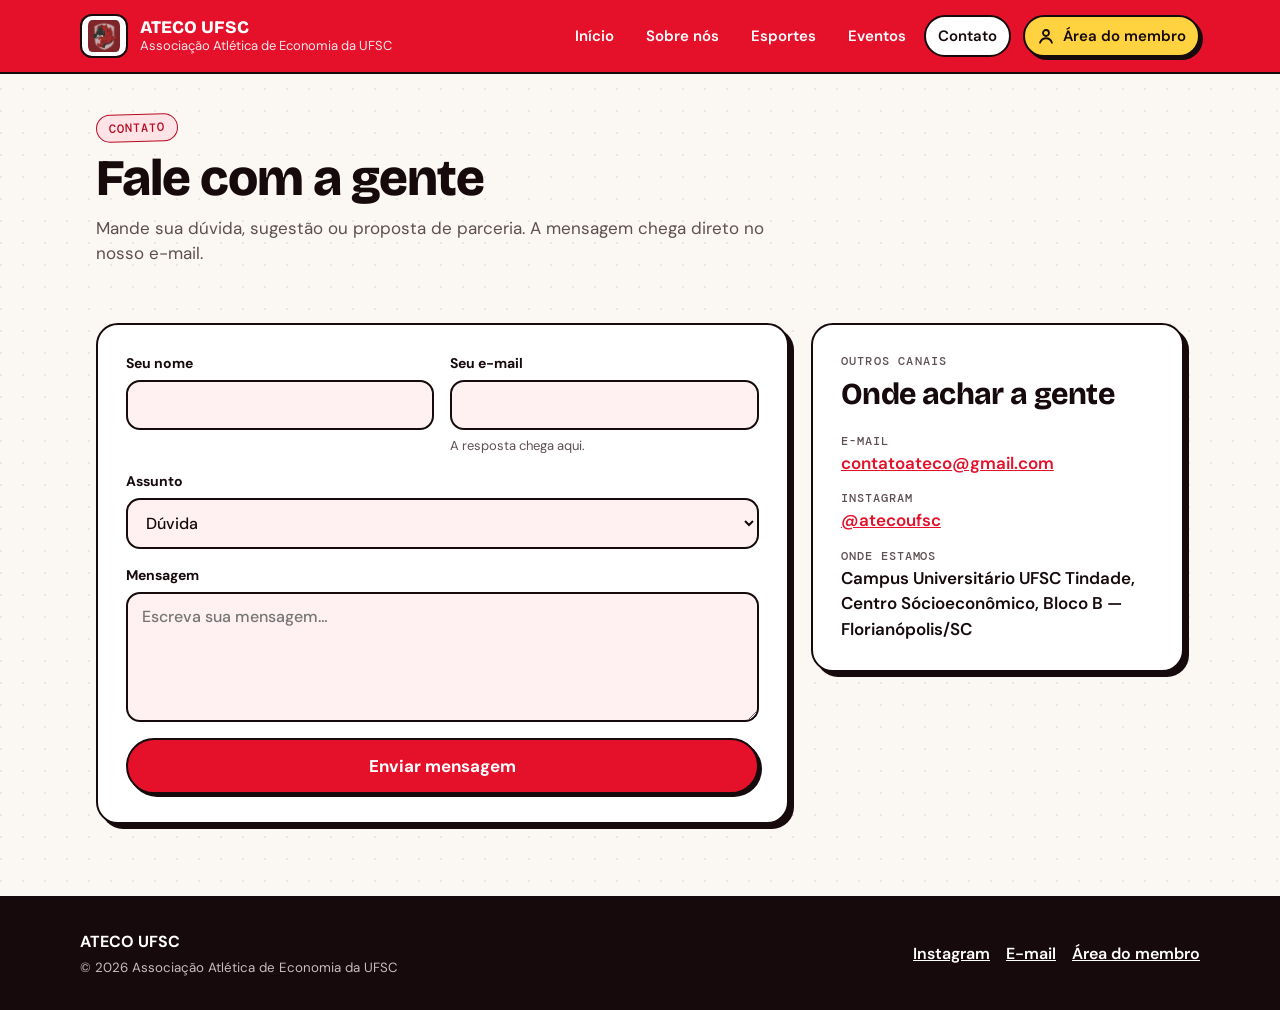
==== contato.html @ 0af98048 "atualizar tudo" ====
<!doctype html>
<html lang="pt-BR">
<head>
<meta charset="utf-8">
<meta name="viewport" content="width=device-width, initial-scale=1, viewport-fit=cover">
<title>Contato</title>
<link rel="preconnect" href="https://fonts.googleapis.com">
<link rel="preconnect" href="https://fonts.gstatic.com" crossorigin>
<link rel="stylesheet" href="https://fonts.googleapis.com/css2?family=Bricolage+Grotesque:opsz,wght@12..96,600..800&family=DM+Mono:wght@500&family=DM+Sans:opsz,wght@9..40,400..700&display=swap">
<link rel="stylesheet" href="assets/styles.css?v=1">
</head>
<body data-pagina="contato">
<div id="topo"></div>
<main class="pagina gutter">
  <section class="secao-head">
    <span class="tag">Contato</span>
    <h1 id="c-titulo"></h1>
    <p class="lead" id="c-texto"></p>
  </section>
  <div class="contato-grade">
    <section class="cartao">
      <form id="f-contato" class="grade" novalidate>
        <div class="campo"><label for="nome">Seu nome</label><input id="nome" name="nome" autocomplete="name" required></div>
        <div class="campo"><label for="email">Seu e-mail</label><input id="email" name="email" type="email" autocomplete="email" required><span class="dica">A resposta chega aqui.</span></div>
        <div class="campo inteiro"><label for="assunto">Assunto</label><select id="assunto" name="assunto"></select></div>
        <div class="campo inteiro"><label for="mensagem">Mensagem</label><textarea id="mensagem" name="mensagem" required placeholder="Escreva sua mensagem…"></textarea></div>
        <div class="isca" aria-hidden="true"><label for="site">Não preencha</label><input id="site" name="site" tabindex="-1" autocomplete="off"></div>
        <div id="c-aviso" class="aviso inteiro" hidden role="status"></div>
        <div class="acoes inteiro"><button class="btn grande" id="c-enviar" type="submit">Enviar mensagem</button></div>
      </form>
    </section>
    <aside class="cartao">
      <header><span class="eyebrow">Outros canais</span><h2>Onde achar a gente</h2></header>
      <div class="info-lista" id="info"></div>
    </aside>
  </div>
</main>
<footer id="rodape"></footer>
<script src="config.js?v=1"></script>
<script src="conteudo.js?v=1"></script>
<script src="assets/api.js?v=1"></script>
<script src="assets/site.js?v=1"></script>
</body>
</html>
---- assets/styles.css ----
/* Layout: barra vermelha com menu + seções de conteúdo em grade; portal do membro com menu lateral.
   Identidade: cartaz de grêmio — papel claro, vermelho vivo, contorno preto e sombra dura (estilo adesivo).
   Tema único claro, escolhido de propósito (mesma identidade do sistema de votação). */
:root {
  --paper: #fbf7f2;
  --card: #ffffff;
  --ink: #160a0c;
  --ink-2: #5d4f52;
  --red: #e5112b;
  --red-dark: #b50a20;
  --red-soft: #ffe3e6;
  --red-tint: #fff1f2;
  --track: #f1e7e4;
  --sim: #0f9a52;      --sim-soft: #dcf5e7;
  --nao: #160a0c;      --nao-soft: #ece8e8;
  --branco: #a59a98;
  --amarelo: #ffd23f;
  --font-display: "Bricolage Grotesque", "Space Grotesk", system-ui, sans-serif;
  --font-body: "DM Sans", system-ui, -apple-system, "Segoe UI", sans-serif;
  --font-mono: "DM Mono", ui-monospace, Menlo, monospace;
  --r-lg: 22px;
  --r-md: 14px;
  --borda: 2px solid var(--ink);
  --sombra: 5px 5px 0 var(--ink);
  --sombra-peq: 3px 3px 0 var(--ink);
  color-scheme: light;
}

* { box-sizing: border-box; }
[hidden] { display: none !important; }
html { -webkit-text-size-adjust: 100%; }
body {
  margin: 0; background: var(--paper); color: var(--ink);
  font: 16px/1.5 var(--font-body);
  padding-block: 0 56px;
  background-image: radial-gradient(circle at 1px 1px, rgb(22 10 12 / .07) 1px, transparent 0);
  background-size: 22px 22px;
}
.gutter {
  padding-left: max(16px, env(safe-area-inset-left, 0px));
  padding-right: max(16px, env(safe-area-inset-right, 0px));
}
h1, h2, h3 { font-family: var(--font-display); line-height: 1.05; margin: 0; text-wrap: balance; letter-spacing: -.02em; }
h1 { font-size: clamp(2rem, 6vw, 3.2rem); font-weight: 800; }
h2 { font-size: clamp(1.4rem, 3.6vw, 1.9rem); font-weight: 750; }
p { margin: 0; }
a { color: var(--red); }
.mono { font-family: var(--font-mono); }
:focus-visible { outline: 3px solid var(--red); outline-offset: 3px; border-radius: 6px; }

/* ---------- Topo ---------- */
.topo-wrap { background: var(--red); border-bottom: var(--borda); }
.topo {
  max-width: 1120px; margin: 0 auto; padding-block: 14px;
  display: flex; align-items: center; justify-content: space-between; gap: 12px; flex-wrap: wrap;
}
.marca { display: flex; align-items: center; gap: 12px; color: #fff; text-decoration: none; min-width: 0; }
.marca .logo {
  height: 44px; width: auto; max-width: 140px; object-fit: contain;
  background: #fff; border: var(--borda); border-radius: 12px; padding: 4px 6px;
}
.marca .selo {
  width: 44px; height: 44px; border-radius: 12px; background: #fff; color: var(--red);
  border: var(--borda); display: grid; place-items: center;
  font-family: var(--font-display); font-weight: 800; font-size: 17px;
}
.marca .txt { display: grid; line-height: 1.15; min-width: 0; }
.marca .txt b { font-family: var(--font-display); font-weight: 800; font-size: 1.1rem; }
.marca .txt small { opacity: .9; font-size: 13px; overflow: hidden; text-overflow: ellipsis; white-space: nowrap; }

.abas { display: flex; background: #fff; border: var(--borda); border-radius: 999px; padding: 4px; gap: 4px; box-shadow: var(--sombra-peq); }
.abas button {
  font: 600 14px var(--font-body); border: 0; background: none; color: var(--ink);
  padding: 8px 16px; border-radius: 999px; cursor: pointer;
}
.abas button[aria-selected="true"] { background: var(--ink); color: #fff; }

/* Faixa animada */
.faixa { background: var(--ink); color: #fff; overflow: hidden; border-bottom: var(--borda); white-space: nowrap; }
.faixa-trilho {
  display: inline-flex; gap: 28px; padding-block: 8px;
  font: 500 13px var(--font-mono); letter-spacing: .12em; text-transform: uppercase;
  animation: correr 28s linear infinite;
}
.faixa-trilho span::after { content: "✦"; color: var(--red); margin-left: 28px; }
@keyframes correr { from { transform: translateX(0); } to { transform: translateX(-50%); } }

/* ---------- Estrutura ---------- */
.coluna { max-width: 680px; margin: 0 auto; display: grid; gap: 22px; padding-top: 32px; }
.largo { max-width: 1120px; margin: 0 auto; display: grid; gap: 22px; padding-top: 32px; }

.cartao {
  background: var(--card); border: var(--borda); border-radius: var(--r-lg); box-shadow: var(--sombra);
  padding: 28px; display: grid; gap: 22px; min-width: 0;
}
@media (max-width: 560px) { .cartao { padding: 20px; border-radius: 18px; } }
.cartao > header { display: grid; gap: 10px; }
.cartao > header p { color: var(--ink-2); }

.tag {
  justify-self: start; display: inline-flex; align-items: center; gap: 8px;
  font: 500 12px var(--font-mono); letter-spacing: .08em; text-transform: uppercase;
  background: var(--red-soft); color: var(--red-dark); border: 1.5px solid var(--red-dark);
  padding: 5px 12px; border-radius: 999px; transform: rotate(-1.5deg);
}
.tag .ponto { width: 8px; height: 8px; border-radius: 50%; background: currentColor; }
.tag.Aberta { background: var(--sim-soft); color: var(--sim); border-color: var(--sim); }
.tag.Aberta .ponto { animation: piscar 1.4s ease-in-out infinite; }
.tag.Encerrada { background: var(--nao-soft); color: var(--ink); border-color: var(--ink); }
@keyframes piscar { 50% { opacity: .25; } }
.eyebrow { font: 500 12px var(--font-mono); letter-spacing: .1em; text-transform: uppercase; color: var(--ink-2); }

/* ---------- Formulário ---------- */
.grade { display: grid; grid-template-columns: repeat(2, minmax(0, 1fr)); gap: 16px; }
.grade .inteiro { grid-column: 1 / -1; }
@media (max-width: 560px) { .grade { grid-template-columns: 1fr; } }
.campo { display: grid; gap: 6px; min-width: 0; align-content: start; }
.campo label { font-weight: 700; font-size: 14px; }
.dica { font-size: 13px; color: var(--ink-2); }
input {
  font: 500 16px var(--font-body); color: var(--ink); background: var(--red-tint); width: 100%;
  border: var(--borda); border-radius: var(--r-md); padding: 12px 14px; min-height: 50px;
}
input::placeholder { color: #b3a3a5; }
input:focus { background: #fff; outline: none; box-shadow: 0 0 0 4px var(--red-soft); border-color: var(--red); }
#codigo { font-family: var(--font-mono); letter-spacing: .2em; text-transform: uppercase; }

.btn {
  font: 700 16px var(--font-body); border-radius: 999px; padding: 12px 24px; min-height: 50px;
  border: var(--borda); background: var(--red); color: #fff; cursor: pointer;
  box-shadow: var(--sombra-peq); transition: transform .08s ease, box-shadow .08s ease;
}
.btn:hover:not(:disabled) { transform: translate(-1px, -1px); box-shadow: 4px 4px 0 var(--ink); }
.btn:active:not(:disabled) { transform: translate(3px, 3px); box-shadow: 0 0 0 var(--ink); }
.btn:disabled { background: #e8dcdc; color: #9b8d8f; cursor: not-allowed; box-shadow: none; border-color: #c9bcbd; }
.btn.sec { background: #fff; color: var(--ink); }
.btn.peq { padding: 8px 16px; min-height: 40px; font-size: 14px; }
.btn.grande { width: 100%; font-size: 17px; min-height: 56px; }
.acoes { display: flex; gap: 12px; flex-wrap: wrap; align-items: center; }

.aviso { border: var(--borda); border-radius: var(--r-md); padding: 12px 16px; font-size: 15px; font-weight: 500; }
.aviso.erro { background: var(--red-soft); color: var(--red-dark); border-color: var(--red-dark); }
.aviso.info { background: #fff8dc; color: var(--ink); }
.nota { font-size: 14px; color: var(--ink-2); }


/* ===================================================================
   SITE INSTITUCIONAL
   =================================================================== */
select, textarea {
  font: 500 16px var(--font-body); color: var(--ink); background: var(--red-tint); width: 100%;
  border: var(--borda); border-radius: var(--r-md); padding: 12px 14px; min-height: 50px;
}
textarea { min-height: 130px; resize: vertical; }
select:focus, textarea:focus { background: #fff; outline: none; box-shadow: 0 0 0 4px var(--red-soft); border-color: var(--red); }
input[type="file"] { background: #fff; }

/* ---------- Topo / menu ---------- */
.topo nav.menu { display: flex; align-items: center; gap: 4px; flex-wrap: wrap; }
.menu a {
  color: #fff; text-decoration: none; font-weight: 600; font-size: 15px;
  padding: 8px 12px; border-radius: 999px; border: 2px solid transparent;
}
.menu a:hover { border-color: #fff; }
.menu a[aria-current="page"] { background: #fff; color: var(--ink); border-color: var(--ink); }
.menu a.btn-membro {
  margin-left: 8px; background: var(--amarelo); color: var(--ink); border: var(--borda);
  box-shadow: var(--sombra-peq); display: inline-flex; align-items: center; gap: 8px;
}
.menu a.btn-membro:hover { transform: translate(-1px, -1px); box-shadow: 4px 4px 0 var(--ink); }
.menu a.btn-membro[aria-current="page"] { background: var(--amarelo); }
.btn-menu {
  display: none; font: 700 15px var(--font-body); background: #fff; color: var(--ink);
  border: var(--borda); border-radius: 999px; padding: 8px 14px; cursor: pointer; box-shadow: var(--sombra-peq);
}
.marca { text-decoration: none; }
@media (max-width: 860px) {
  .btn-menu { display: inline-flex; }
  .topo nav.menu { display: none; width: 100%; flex-direction: column; align-items: stretch; padding-top: 8px; }
  .topo nav.menu.aberto { display: flex; }
  .menu a { padding: 12px 14px; }
  .menu a.btn-membro { margin: 6px 0 0; justify-content: center; }
}

/* ---------- Seções ---------- */
.pagina { max-width: 1120px; margin: 0 auto; display: grid; gap: 56px; padding-top: 40px; }
.secao { display: grid; gap: 22px; }
.secao-head { display: grid; gap: 10px; max-width: 720px; }
.secao-head p { color: var(--ink-2); font-size: 17px; }
.lead { font-size: 18px; color: var(--ink-2); max-width: 62ch; }

/* Hero */
.hero { display: grid; grid-template-columns: minmax(0, 1.1fr) minmax(0, .9fr); gap: 36px; align-items: center; }
@media (max-width: 860px) { .hero { grid-template-columns: 1fr; } }
.hero-txt { display: grid; gap: 18px; }
.hero h1 { font-size: clamp(2.4rem, 7vw, 4.4rem); }
.hero h1 em { font-style: normal; color: var(--red); }
.hero .foto { aspect-ratio: 4 / 3.4; border-radius: 28px; box-shadow: 8px 8px 0 var(--ink); transform: rotate(1.2deg); }

/* Foto (com espaço reservado quando não há arquivo) */
.foto {
  position: relative; overflow: hidden; border: var(--borda); border-radius: var(--r-lg);
  background: repeating-linear-gradient(-45deg, var(--red-tint) 0 14px, #fff 14px 28px);
  display: grid; place-items: center; min-height: 160px; max-width: 100%;
}
.foto img { position: absolute; inset: 0; width: 100%; height: 100%; object-fit: cover; }
.foto .vazio-foto {
  font: 500 13px var(--font-mono); letter-spacing: .08em; text-transform: uppercase; color: var(--red-dark);
  background: #fff; border: 1.5px solid var(--red-dark); padding: 6px 12px; border-radius: 999px;
}
.foto.com-img .vazio-foto { display: none; }

/* Números */
.numeros { display: grid; grid-template-columns: repeat(auto-fit, minmax(180px, 1fr)); gap: 16px; }
.numero { background: #fff; border: var(--borda); border-radius: var(--r-lg); box-shadow: var(--sombra); padding: 18px 22px; display: grid; gap: 2px; }
.numero:nth-child(3n+1) { background: var(--red); color: #fff; }
.numero:nth-child(3n+2) { background: var(--amarelo); }
.numero b { font: 800 clamp(2.4rem, 6vw, 3.2rem)/1 var(--font-display); letter-spacing: -.03em; }
.numero span { font-weight: 600; }

/* Cards de notícia / evento / modalidade */
.cards { display: grid; grid-template-columns: repeat(auto-fill, minmax(min(100%, 300px), 1fr)); gap: 22px; }
.card {
  background: #fff; border: var(--borda); border-radius: var(--r-lg); box-shadow: var(--sombra);
  overflow: hidden; display: grid; grid-template-rows: auto 1fr; min-width: 0;
  transition: transform .12s ease, box-shadow .12s ease;
}
a.card { color: inherit; text-decoration: none; }
a.card:hover { transform: translate(-2px, -2px); box-shadow: 7px 7px 0 var(--ink); }
.card .foto { border: 0; border-bottom: var(--borda); border-radius: 0; aspect-ratio: 16 / 10; min-height: 0; }
.card-corpo { padding: 18px 20px 22px; display: grid; gap: 8px; align-content: start; }
.card-corpo h3 { font-size: 1.3rem; font-weight: 750; }
.card-corpo p { color: var(--ink-2); }
.data-chip {
  justify-self: start; font: 500 12px var(--font-mono); letter-spacing: .06em; text-transform: uppercase;
  background: var(--red-soft); color: var(--red-dark); border-radius: 999px; padding: 3px 10px;
}
.mais { font-weight: 700; color: var(--red); }

/* Artigos (Sobre nós) */
.artigo { display: grid; grid-template-columns: minmax(0, 1fr) minmax(0, 1fr); gap: 36px; align-items: center; }
.artigo:nth-child(even) .artigo-foto { order: 2; }
@media (max-width: 780px) { .artigo { grid-template-columns: 1fr; gap: 18px; } .artigo:nth-child(even) .artigo-foto { order: 0; } }
.artigo-foto { display: grid; gap: 8px; }
.artigo-foto .foto { aspect-ratio: 4 / 3; box-shadow: var(--sombra); }
.artigo-foto figcaption { font-size: 14px; color: var(--ink-2); }
.artigo-txt { display: grid; gap: 14px; }
.artigo-txt p { font-size: 17px; line-height: 1.65; max-width: 62ch; }
figure { margin: 0; }

/* Galeria */
.galeria { display: grid; grid-template-columns: repeat(auto-fill, minmax(min(100%, 220px), 1fr)); gap: 16px; }
.galeria figure { display: grid; gap: 6px; }
.galeria .foto { aspect-ratio: 1; box-shadow: var(--sombra-peq); }
.galeria figcaption { font-size: 14px; color: var(--ink-2); }

/* Em breve */
.em-breve {
  background: #fff; border: 2px dashed var(--red); border-radius: var(--r-lg);
  padding: 36px 24px; display: grid; justify-items: center; text-align: center; gap: 12px;
}
.em-breve .icone {
  width: 72px; height: 72px; border-radius: 50%; background: var(--amarelo); border: var(--borda);
  display: grid; place-items: center; box-shadow: var(--sombra-peq);
}
.em-breve h2 { font-size: 1.6rem; }
.em-breve p { color: var(--ink-2); max-width: 46ch; }

/* Contato */
.contato-grade { display: grid; grid-template-columns: minmax(0, 1.3fr) minmax(0, .7fr); gap: 22px; align-items: start; }
@media (max-width: 820px) { .contato-grade { grid-template-columns: 1fr; } }
.info-lista { display: grid; gap: 14px; }
.info-item { display: grid; gap: 2px; }
.info-item b { font: 500 12px var(--font-mono); letter-spacing: .08em; text-transform: uppercase; color: var(--ink-2); }
.info-item span, .info-item a { font-weight: 600; font-size: 17px; word-break: break-word; }
.isca { position: absolute; left: -9999px; width: 1px; height: 1px; overflow: hidden; }

/* Rodapé */
.rodape { margin-top: 72px; background: var(--ink); color: #fff; border-top: var(--borda); }
.rodape-in { max-width: 1120px; margin: 0 auto; padding-block: 32px; display: flex; justify-content: space-between; gap: 18px; flex-wrap: wrap; align-items: center; }
.rodape a { color: #fff; font-weight: 600; }
.rodape .redes { display: flex; gap: 16px; flex-wrap: wrap; }
.rodape small { color: #c9bcbd; }
body { padding-block-end: 0; }

/* ===================================================================
   ÁREA DO MEMBRO (portal)
   =================================================================== */
.login-wrap { max-width: 520px; margin: 0 auto; padding-top: 48px; display: grid; gap: 18px; }
.portal { max-width: 1180px; margin: 0 auto; padding-top: 32px; display: grid; grid-template-columns: 240px minmax(0, 1fr); gap: 28px; align-items: start; }
@media (max-width: 900px) { .portal { grid-template-columns: 1fr; } }
.lado {
  position: sticky; top: 16px; background: #fff; border: var(--borda); border-radius: var(--r-lg); box-shadow: var(--sombra);
  padding: 16px; display: grid; gap: 6px;
}
.lado .quem { display: grid; gap: 4px; padding: 6px 8px 14px; border-bottom: 1.5px solid var(--ink); margin-bottom: 6px; }
.lado .quem b { font-family: var(--font-display); font-size: 1.15rem; }
.lado button {
  font: 600 15px var(--font-body); text-align: left; background: none; border: 2px solid transparent; color: var(--ink);
  border-radius: 12px; padding: 10px 12px; cursor: pointer; display: flex; align-items: center; gap: 10px;
}
.lado button:hover { border-color: var(--ink); }
.lado button[aria-current="true"] { background: var(--red); color: #fff; border-color: var(--ink); }
.lado .sair { margin-top: 8px; color: var(--red-dark); }
@media (max-width: 900px) {
  .lado { position: static; grid-auto-flow: column; grid-auto-columns: max-content; overflow-x: auto; padding: 10px; }
  .lado .quem { display: none; }
  .lado .sair { margin-top: 0; }
}
.papel-chip { justify-self: start; font: 500 11px var(--font-mono); letter-spacing: .08em; text-transform: uppercase; background: var(--amarelo); border: 1.5px solid var(--ink); border-radius: 999px; padding: 2px 10px; }

.painel { display: grid; gap: 22px; min-width: 0; }
.painel-head { display: grid; gap: 8px; }
.painel-head p { color: var(--ink-2); }

.atalhos { display: grid; grid-template-columns: repeat(auto-fill, minmax(min(100%, 220px), 1fr)); gap: 16px; }
.atalho {
  font: inherit; text-align: left; color: var(--ink); background: #fff; border: var(--borda); border-radius: var(--r-lg);
  box-shadow: var(--sombra); padding: 18px; cursor: pointer; display: grid; gap: 6px;
}
.atalho:hover { transform: translate(-2px, -2px); box-shadow: 7px 7px 0 var(--ink); }
.atalho b { font-family: var(--font-display); font-size: 1.2rem; }
.atalho span { color: var(--ink-2); font-size: 14px; }
.atalho .ic { width: 40px; height: 40px; border-radius: 12px; background: var(--red-soft); border: 1.5px solid var(--ink); display: grid; place-items: center; }

.avisos { display: grid; gap: 12px; }
.aviso-item { background: #fff; border: var(--borda); border-left: 8px solid var(--red); border-radius: var(--r-md); padding: 14px 18px; display: grid; gap: 4px; }
.aviso-item b { font-family: var(--font-display); font-size: 1.1rem; }
.aviso-item p { color: var(--ink-2); white-space: pre-line; }

.prefixo { display: flex; }
.prefixo span { display: grid; place-items: center; padding: 0 14px; border: var(--borda); border-right: 0; border-radius: var(--r-md) 0 0 var(--r-md); background: #fff; font-family: var(--font-mono); }
.prefixo input { border-radius: 0 var(--r-md) var(--r-md) 0; font-family: var(--font-mono); }

.pilula { display: inline-block; font-size: 12px; font-weight: 700; padding: 3px 10px; border-radius: 999px; border: 1.5px solid currentColor; white-space: nowrap; }
.st-Pendente { background: #fff3c4; color: #7a5300; }
.st-Aprovado { background: var(--sim-soft); color: var(--sim); }
.st-Recusado { background: var(--red-soft); color: var(--red-dark); }
.st-Pago { background: #e2ebf8; color: #24508f; }

.pedidos { display: grid; gap: 12px; }
.pedido { background: #fff; border: var(--borda); border-radius: var(--r-md); padding: 14px 18px; display: grid; gap: 6px; }
.pedido-top { display: flex; justify-content: space-between; gap: 10px; flex-wrap: wrap; align-items: center; }
.pedido-top b { font-family: var(--font-mono); }
.pedido .valor { font: 700 1.2rem var(--font-display); }
.pedido .coment { background: var(--red-tint); border-radius: 10px; padding: 8px 12px; font-size: 14px; }

.resumo { display: grid; grid-template-columns: repeat(4, minmax(0, 1fr)); gap: 12px; }
@media (max-width: 760px) { .resumo { grid-template-columns: repeat(2, minmax(0, 1fr)); } }
.resumo button {
  font: inherit; text-align: left; background: #fff; border: var(--borda); border-radius: var(--r-md); padding: 12px 14px;
  cursor: pointer; color: var(--ink); display: grid; gap: 2px; box-shadow: var(--sombra-peq);
}
.resumo button[aria-pressed="true"] { background: var(--red); color: #fff; }
.resumo .rot { font: 500 11px var(--font-mono); letter-spacing: .08em; text-transform: uppercase; }
.resumo .qtd { font: 800 1.8rem/1.1 var(--font-display); }
.resumo .soma { font-family: var(--font-mono); font-size: 13px; }
.filtros > * { flex: 1 1 180px; min-width: 0; }
.tabela-wrap { overflow-x: auto; border: var(--borda); border-radius: var(--r-md); background: #fff; }
table { width: 100%; border-collapse: collapse; font-size: 14px; min-width: 720px; }
th, td { padding: 12px 14px; text-align: left; border-bottom: 1.5px solid var(--track); vertical-align: top; }
th { font: 500 11px var(--font-mono); letter-spacing: .08em; text-transform: uppercase; color: var(--ink-2); background: var(--paper); }
tbody tr { cursor: pointer; }
tbody tr:hover { background: var(--red-tint); }
td.num { text-align: right; white-space: nowrap; font-family: var(--font-mono); }
.vazio { padding: 28px; text-align: center; color: var(--ink-2); }

dialog {
  border: var(--borda); border-radius: var(--r-lg); background: #fff; color: var(--ink); box-shadow: 8px 8px 0 var(--ink);
  padding: 0; width: min(640px, calc(100vw - 32px)); max-height: calc(100vh - 48px);
}
dialog::backdrop { background: rgb(22 10 12 / .5); }
.det { padding: 24px; display: grid; gap: 16px; }
.det header { display: flex; justify-content: space-between; align-items: start; gap: 12px; }
.det dl { display: grid; grid-template-columns: 150px minmax(0, 1fr); gap: 8px 16px; margin: 0; font-size: 15px; }
.det dt { color: var(--ink-2); }
.det dd { margin: 0; word-break: break-word; }
@media (max-width: 520px) { .det dl { grid-template-columns: 1fr; } }
.historico { white-space: pre-line; font-family: var(--font-mono); font-size: 12.5px; color: var(--ink-2); background: var(--paper); border-radius: 10px; padding: 12px; }
.fechar { background: none; border: 0; font-size: 26px; line-height: 1; color: var(--ink-2); cursor: pointer; padding: 4px 8px; }
.recibo { text-align: center; display: grid; gap: 10px; justify-items: center; padding: 8px 0; }
.recibo .protocolo { font: 500 1.8rem var(--font-mono); color: var(--red); letter-spacing: .04em; }
.filtros { display: flex; gap: 12px; flex-wrap: wrap; }
a.btn { text-decoration: none; display: inline-flex; align-items: center; justify-content: center; }
body { min-height: 100vh; display: flex; flex-direction: column; }
.pagina, .portal, .login-wrap { width: 100%; padding-bottom: 72px; }
.rodape { margin-top: auto; }
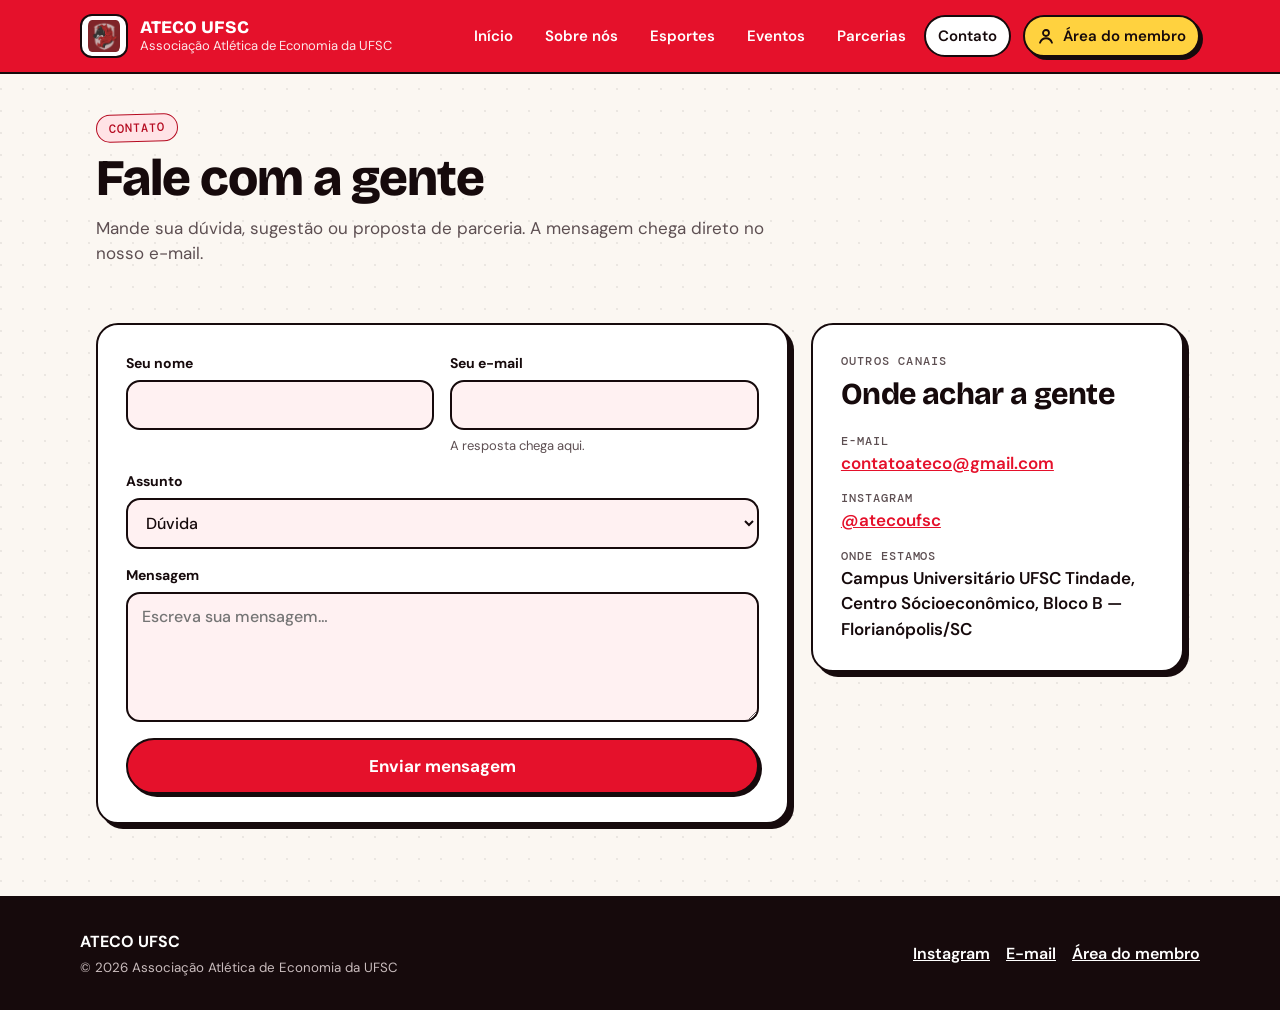
==== commit 6b2f8c3d: "atualizar site" ====
--- a/contato.html
+++ b/contato.html
@@ -7,7 +7,7 @@
 <link rel="preconnect" href="https://fonts.googleapis.com">
 <link rel="preconnect" href="https://fonts.gstatic.com" crossorigin>
 <link rel="stylesheet" href="https://fonts.googleapis.com/css2?family=Bricolage+Grotesque:opsz,wght@12..96,600..800&family=DM+Mono:wght@500&family=DM+Sans:opsz,wght@9..40,400..700&display=swap">
-<link rel="stylesheet" href="assets/styles.css?v=1">
+<link rel="stylesheet" href="assets/styles.css?v=8">
 </head>
 <body data-pagina="contato">
 <div id="topo"></div>
@@ -36,9 +36,9 @@
   </div>
 </main>
 <footer id="rodape"></footer>
-<script src="config.js?v=1"></script>
-<script src="conteudo.js?v=1"></script>
-<script src="assets/api.js?v=1"></script>
-<script src="assets/site.js?v=1"></script>
+<script src="config.js?v=8"></script>
+<script src="conteudo.js?v=8"></script>
+<script src="assets/api.js?v=8"></script>
+<script src="assets/site.js?v=8"></script>
 </body>
 </html>
--- a/assets/styles.css
+++ b/assets/styles.css
@@ -385,3 +385,283 @@
 body { min-height: 100vh; display: flex; flex-direction: column; }
 .pagina, .portal, .login-wrap { width: 100%; padding-bottom: 72px; }
 .rodape { margin-top: auto; }
+
+/* Revisão de reembolso e gestão de membros */
+.st-Emrevisao { background: #ffe8cc; color: #8a3b00; }
+.pedido.revisar { border-color: #8a3b00; box-shadow: 4px 4px 0 #8a3b00; }
+.resumo { grid-template-columns: repeat(auto-fit, minmax(150px, 1fr)); }
+.papel-Membro { background: #fff; color: var(--ink); }
+.papel-Financeiro { background: #e2ebf8; color: #24508f; }
+.papel-Admin { background: var(--amarelo); color: var(--ink); }
+.check { display: flex; align-items: center; gap: 10px; font-weight: 600; font-size: 15px; cursor: pointer; }
+.check input { width: 20px; height: 20px; min-height: 0; accent-color: var(--red); }
+select:disabled { opacity: .6; }
+.det .grade { gap: 14px; }
+
+/* Cargos, fotos dos membros e exclusão */
+.sr { position: absolute; width: 1px; height: 1px; overflow: hidden; clip: rect(0 0 0 0); white-space: nowrap; }
+.avatar {
+  position: relative; flex: none; border-radius: 50%; overflow: hidden; border: var(--borda);
+  background: var(--red-soft); color: var(--red-dark); display: inline-grid; place-items: center;
+  font-family: var(--font-display); font-weight: 800; width: 36px; height: 36px; font-size: 13px;
+}
+.avatar img { position: absolute; inset: 0; width: 100%; height: 100%; object-fit: cover; }
+.avatar.sm { width: 36px; height: 36px; font-size: 13px; }
+.avatar.md { width: 56px; height: 56px; font-size: 19px; }
+.avatar.lg { width: 88px; height: 88px; font-size: 28px; box-shadow: var(--sombra-peq); }
+.pessoa { display: flex; align-items: center; gap: 10px; min-width: 0; }
+td { vertical-align: middle; }
+.foto-campo { display: flex; align-items: center; gap: 18px; flex-wrap: wrap; }
+label.btn { display: inline-flex; align-items: center; }
+.btn.perigo { color: var(--red-dark); border-color: var(--red-dark); }
+.btn-excluir {
+  font: 700 13px var(--font-body); background: #fff; color: var(--red-dark); border: 1.5px solid var(--red-dark);
+  border-radius: 999px; padding: 5px 12px; cursor: pointer; white-space: nowrap;
+}
+.btn-excluir:hover, .btn-excluir.confirmar, .btn.perigo.confirmar { background: var(--red); color: #fff; border-color: var(--ink); }
+tr.travada { cursor: default; }
+tr.travada:hover { background: transparent; }
+.acoes-linha { text-align: right; }
+.papel-Membro, .papel-Marketing, .papel-Comercial, .papel-Esportes, .papel-Conselho, .papel-Eventos { background: #fff; color: var(--ink); }
+.papel-Financeiro { background: #e2ebf8; color: #24508f; }
+.papel-GestaodePessoas { background: #e9e0fb; color: #4b2a96; }
+.papel-Presidencia { background: var(--amarelo); color: var(--ink); }
+.lado .quem #p-foto { margin-bottom: 4px; }
+
+/* ===================================================================
+   DASHBOARD, VENDAS, ESTOQUE E COMPRAS
+   =================================================================== */
+.dash { display: grid; gap: 16px; }
+.dash-head { display: flex; justify-content: space-between; align-items: baseline; gap: 12px; flex-wrap: wrap; }
+.dash-kpis { display: grid; grid-template-columns: repeat(auto-fit, minmax(210px, 1fr)); gap: 14px; }
+.dkpi { background: #fff; border: var(--borda); border-radius: var(--r-lg); box-shadow: var(--sombra); padding: 16px 18px; display: grid; gap: 4px; align-content: start; min-width: 0; }
+.dkpi .rot { font: 500 11px var(--font-mono); letter-spacing: .08em; text-transform: uppercase; color: var(--ink-2); }
+.dkpi .val { font: 800 clamp(1.6rem, 3.4vw, 2.1rem)/1.1 var(--font-display); letter-spacing: -.02em; font-variant-numeric: tabular-nums; }
+.dkpi .sub { font-size: 13px; color: var(--ink-2); }
+.dkpi.destaque { background: var(--red); color: #fff; }
+.dkpi.destaque .rot, .dkpi.destaque .sub { color: #ffe3e6; }
+.dkpi.positivo .val { color: var(--sim); }
+.dkpi.negativo .val { color: var(--red-dark); }
+.inteiro-dash { grid-column: 1 / -1; }
+.dash-grade { display: grid; grid-template-columns: minmax(0, 1.6fr) minmax(0, 1fr); gap: 16px; }
+@media (max-width: 900px) { .dash-grade { grid-template-columns: 1fr; } }
+.dash-grade .cartao { gap: 14px; }
+.dash-grade h3 { font-size: 1.3rem; }
+.legenda { display: flex; gap: 16px; font-size: 13px; font-weight: 600; }
+.legenda span { display: inline-flex; align-items: center; gap: 6px; }
+.legenda i { width: 12px; height: 12px; border-radius: 3px; border: 1.5px solid var(--ink); }
+.lg-fat, .b.fat { background: var(--red); }
+.lg-luc, .b.luc { background: var(--sim); }
+.barras6 { display: grid; grid-template-columns: repeat(6, minmax(0, 1fr)); gap: 10px; height: 200px; align-items: end; border-bottom: 2px solid var(--ink); padding-top: 18px; }
+.col6 { display: grid; grid-template-rows: 1fr auto; height: 100%; gap: 6px; min-width: 0; }
+.par { display: grid; grid-template-columns: 1fr 1fr; gap: 3px; align-items: end; height: 100%; }
+.bw { display: grid; grid-template-rows: auto 1fr; height: 100%; align-items: end; justify-items: center; min-width: 0; }
+.b { width: 100%; max-width: 28px; border-radius: 4px 4px 0 0; border: 1.5px solid var(--ink); border-bottom: 0; min-height: 0; align-self: end; }
+.bv { font: 500 10px var(--font-mono); color: var(--ink-2); white-space: nowrap; align-self: end; margin-bottom: 2px; }
+.bm { font: 500 11px var(--font-mono); text-transform: uppercase; color: var(--ink-2); text-align: center; position: relative; top: 26px; }
+.barras6 { margin-bottom: 24px; }
+.baixo-item { display: flex; justify-content: space-between; align-items: center; gap: 10px; padding: 10px 0; border-bottom: 1.5px solid var(--track); }
+.baixo-item:last-child { border-bottom: 0; }
+.total-linha { display: flex; justify-content: space-between; align-items: center; background: var(--paper); border: 1.5px dashed var(--ink); border-radius: var(--r-md); padding: 12px 16px; }
+.total-linha b { font: 800 1.4rem var(--font-display); font-variant-numeric: tabular-nums; }
+.escolha { display: grid; grid-template-columns: repeat(auto-fit, minmax(220px, 1fr)); gap: 10px; }
+.escolha label { display: flex; gap: 10px; align-items: flex-start; border: var(--borda); border-radius: var(--r-md); padding: 12px 14px; cursor: pointer; background: #fff; }
+.escolha label:has(input:checked) { background: var(--red-tint); box-shadow: var(--sombra-peq); }
+.escolha input { width: 18px; height: 18px; min-height: 0; margin-top: 2px; accent-color: var(--red); }
+.escolha span { display: grid; font-size: 14px; color: var(--ink-2); }
+.escolha b { color: var(--ink); font-size: 15px; }
+tr.cancelada td { color: var(--ink-2); text-decoration: line-through; }
+tr.cancelada td:last-child { text-decoration: none; }
+td.neg { color: var(--red-dark); }
+.btn-acao { font: 700 13px var(--font-body); background: var(--sim-soft); color: var(--sim); border: 1.5px solid var(--sim); border-radius: 999px; padding: 5px 12px; cursor: pointer; white-space: nowrap; margin-right: 6px; }
+.btn-acao.confirmar { background: var(--sim); color: #fff; }
+.mini { background: #fff; border: var(--borda); border-radius: var(--r-md); padding: 12px 14px; display: grid; gap: 2px; box-shadow: var(--sombra-peq); }
+.mini .rot { font: 500 11px var(--font-mono); letter-spacing: .08em; text-transform: uppercase; color: var(--ink-2); }
+.mini .qtd { font: 800 1.5rem/1.1 var(--font-display); }
+.mini.alerta { background: var(--red-soft); }
+/* ajustes do panorama */
+.dash-kpis { grid-template-columns: repeat(4, minmax(0, 1fr)); }
+@media (max-width: 1150px) { .dash-kpis { grid-template-columns: repeat(2, minmax(0, 1fr)); } }
+@media (max-width: 560px) { .dash-kpis { grid-template-columns: 1fr; } }
+.dash-grade .cartao { align-content: start; }
+.barras6 { height: auto; padding-top: 0; }
+.col6 { grid-template-rows: auto; height: auto; }
+.par { height: 172px; }
+.bw { display: flex; flex-direction: column; justify-content: flex-end; align-items: center; height: 100%; gap: 3px; }
+.bv { margin: 0; }
+td.mono { white-space: nowrap; }
+.dkpi .val { font-size: clamp(1.3rem, 2.1vw, 1.75rem); overflow-wrap: anywhere; }
+
+/* ===================================================================
+   GAMIFICAÇÃO: RANKING DE VENDAS
+   =================================================================== */
+.ranking { gap: 18px; }
+.rk-head { display: flex; justify-content: space-between; align-items: end; gap: 12px; flex-wrap: wrap; }
+.rk-head h3 { font-size: 1.5rem; }
+.rk-abas { box-shadow: var(--sombra-peq); }
+.rk-meta { display: grid; gap: 8px; }
+.rk-meta-txt { display: flex; justify-content: space-between; gap: 10px; flex-wrap: wrap; font-size: 14px; }
+.rk-meta-txt span { color: var(--ink-2); }
+.rk-trilho { height: 16px; border: 1.5px solid var(--ink); border-radius: 999px; background: var(--track); overflow: hidden; }
+.rk-fill { height: 100%; background: repeating-linear-gradient(-45deg, var(--red) 0 10px, var(--red-dark) 10px 20px); transition: width .6s ease; }
+.rk-fill.batida { background: var(--sim); }
+.rk-voce { display: grid; gap: 2px; background: var(--red-tint); border: 2px dashed var(--red); border-radius: var(--r-md); padding: 12px 16px; }
+.rk-voce b { font-family: var(--font-display); font-size: 1.15rem; }
+.rk-voce span { color: var(--ink-2); font-size: 14px; }
+.rk-voce.lider { background: #fff6cc; border-color: #c99a00; }
+.podio { display: grid; grid-template-columns: repeat(3, minmax(0, 1fr)); gap: 12px; align-items: end; }
+.degrau { display: grid; justify-items: center; text-align: center; gap: 6px; min-width: 0; position: relative; }
+.degrau .avatar { box-shadow: var(--sombra-peq); }
+.d1 .avatar { border-color: #c99a00; border-width: 3px; }
+.degrau.eu .pd-nome::after { content: " (você)"; font-weight: 500; color: var(--ink-2); }
+.medalha { font: 800 13px var(--font-display); width: 34px; height: 34px; border-radius: 50%; display: grid; place-items: center; border: var(--borda); }
+.m1 { background: var(--amarelo); } .m2 { background: #dfe3e8; } .m3 { background: #f0b88a; }
+.pd-nome { font-family: var(--font-display); font-size: 1rem; overflow-wrap: anywhere; }
+.pd-valor { font: 800 1.2rem var(--font-display); font-variant-numeric: tabular-nums; }
+.base { width: 100%; border: var(--borda); border-bottom: 0; border-radius: 12px 12px 0 0; display: grid; place-items: center;
+  font: 800 1.6rem var(--font-display); color: rgb(22 10 12 / .35); margin-top: 4px; }
+.d1 .base { height: 92px; background: var(--amarelo); }
+.d2 .base { height: 64px; background: #dfe3e8; }
+.d3 .base { height: 44px; background: #f0b88a; }
+.podio { border-bottom: 2px solid var(--ink); }
+.conquistas { display: flex; flex-wrap: wrap; gap: 4px; justify-content: center; }
+.rk-lista .conquistas { justify-content: flex-start; margin-top: 4px; }
+.conq { font: 600 11px var(--font-body); background: #fff; border: 1.5px solid var(--ink); border-radius: 999px; padding: 1px 8px; white-space: nowrap; }
+.conq.ouro { background: var(--amarelo); }
+.rk-lista { list-style: none; margin: 0; padding: 0; display: grid; gap: 8px; }
+.rk-lista li { display: flex; justify-content: space-between; align-items: center; gap: 12px; padding: 10px 12px; border: 1.5px solid var(--track); border-radius: var(--r-md); background: #fff; }
+.rk-lista li.eu { border: var(--borda); background: var(--red-tint); }
+.rk-pos { font: 800 1.1rem var(--font-display); color: var(--ink-2); width: 32px; text-align: center; flex: none; }
+.rk-num { display: grid; justify-items: end; text-align: right; flex: none; }
+.rk-num b { font-family: var(--font-display); font-variant-numeric: tabular-nums; }
+@media (max-width: 520px) { .podio { gap: 6px; } .pd-valor { font-size: 1rem; } .conquistas { display: none; } }
+
+/* ===================================================================
+   INÍCIO COMPACTO, PRESENÇA E EVENTOS INTERNOS
+   =================================================================== */
+.minhas-presencas { display: grid; gap: 8px; background: #fff; border: var(--borda); border-radius: var(--r-md); padding: 14px 18px; }
+.minhas-presencas.alerta { background: var(--red-tint); border-color: var(--red-dark); }
+.mp-chips { display: flex; gap: 8px; flex-wrap: wrap; }
+.mp { display: inline-flex; align-items: baseline; gap: 4px; border: 1.5px solid currentColor; border-radius: 999px; padding: 3px 12px; font-size: 14px; font-weight: 600; }
+.mp b { font: 800 1.1rem var(--font-display); }
+.mp.ok { color: var(--sim); background: var(--sim-soft); }
+.mp.falta { color: var(--red-dark); background: var(--red-soft); }
+.mp.just { color: #7a5300; background: #fff3c4; }
+#avisos-mais { justify-self: start; }
+
+/* ranking compacto */
+.ranking { gap: 12px; }
+.rk-head { align-items: center; }
+.rk-head h3 { font-size: 1.3rem; }
+.rk-abas button { padding: 6px 12px; font-size: 13px; }
+.rk-meta-txt { font-size: 13px; }
+.rk-trilho { height: 10px; }
+.rk-voce { font-size: 14px; font-weight: 600; padding: 8px 12px; border-width: 1.5px; }
+.rk-lista { gap: 6px; }
+.rk-lista li { padding: 6px 10px; }
+.rk-lista li.top1 .rk-pos { color: #b38600; } .rk-lista li.top2 .rk-pos { color: #7d8794; } .rk-lista li.top3 .rk-pos { color: #b5683a; }
+.rk-nome { display: grid; min-width: 0; }
+.rk-nome b { overflow: hidden; text-overflow: ellipsis; white-space: nowrap; }
+.rk-nome .nota { font-size: 12px; }
+.rk-val { font-family: var(--font-display); font-variant-numeric: tabular-nums; white-space: nowrap; }
+.vazio-li { color: var(--ink-2); justify-content: center !important; }
+
+/* eventos internos */
+.eventos { display: grid; gap: 12px; }
+.evento { display: grid; grid-template-columns: auto minmax(0, 1fr) auto; gap: 16px; align-items: center; background: #fff; border: var(--borda); border-radius: var(--r-lg); box-shadow: var(--sombra-peq); padding: 14px 18px; }
+@media (max-width: 760px) { .evento { grid-template-columns: auto minmax(0, 1fr); } .ev-acoes { grid-column: 1 / -1; } }
+.ev-data { display: grid; justify-items: center; width: 64px; padding: 6px 0; border: var(--borda); border-radius: 12px; background: var(--red); color: #fff; line-height: 1.05; }
+.ev-data b { font: 800 1.6rem var(--font-display); }
+.ev-data span { font: 500 12px var(--font-mono); text-transform: uppercase; }
+.ev-data small { font: 500 10px var(--font-mono); opacity: .85; }
+.ev-info { display: grid; gap: 4px; min-width: 0; }
+.ev-info h3 { font-size: 1.2rem; }
+.ev-cont { display: flex; gap: 6px; flex-wrap: wrap; margin-top: 2px; }
+.ev-acoes { display: flex; gap: 8px; flex-wrap: wrap; align-items: center; justify-content: flex-end; }
+
+/* lista de presença */
+dialog.largo-dlg { width: min(760px, calc(100vw - 32px)); }
+.ch-barra { display: flex; gap: 10px; flex-wrap: wrap; }
+.ch-barra input { flex: 1 1 200px; min-width: 0; }
+.ch-contagem { font: 500 13px var(--font-mono); color: var(--ink-2); }
+.chamada { display: grid; gap: 6px; max-height: 50vh; overflow-y: auto; padding-right: 4px; }
+.ch-linha { display: flex; justify-content: space-between; align-items: center; gap: 10px; flex-wrap: wrap; padding: 8px 10px; border: 1.5px solid var(--track); border-radius: var(--r-md); }
+.ch-sits { display: flex; gap: 4px; }
+.sit { font: 700 13px var(--font-body); border: 1.5px solid var(--ink); background: #fff; color: var(--ink); border-radius: 999px; padding: 6px 12px; cursor: pointer; }
+.sit.presente[aria-pressed="true"] { background: var(--sim); color: #fff; }
+.sit.faltou[aria-pressed="true"] { background: var(--red); color: #fff; }
+.sit.justificou[aria-pressed="true"] { background: var(--amarelo); }
+@media (max-width: 520px) { .ch-sits { width: 100%; } .sit { flex: 1; padding: 6px 4px; } }
+.dash-grade { grid-template-columns: minmax(0, 1.25fr) minmax(0, 1fr); }
+@media (max-width: 900px) { .dash-grade { grid-template-columns: 1fr; } }
+#avisos-mais { background: none; border: 0; padding: 4px 0; font: 700 14px var(--font-body); color: var(--red-dark); text-decoration: underline; text-underline-offset: 3px; cursor: pointer; }
+
+/* rankings separados */
+.rankings { display: grid; grid-template-columns: repeat(2, minmax(0, 1fr)); gap: 16px; }
+@media (max-width: 900px) { .rankings { grid-template-columns: 1fr; } }
+.rankings .ranking { align-content: start; }
+
+/* menu do portal no celular: botão que abre a lista */
+.lado-toggle { display: none !important; }
+@media (max-width: 900px) {
+  .lado { grid-auto-flow: row; grid-auto-columns: auto; overflow: visible; padding: 8px; gap: 4px; }
+  .lado-toggle { display: flex !important; width: 100%; font-weight: 700; }
+  .lado-toggle b { margin-left: auto; color: var(--red-dark); font-weight: 700; }
+  .lado > button:not(.lado-toggle) { display: none; }
+  .lado.aberto > button:not(.lado-toggle):not([hidden]) { display: flex; }
+  .lado.aberto .lado-toggle { border-bottom: 1.5px solid var(--ink); border-radius: 12px 12px 0 0; }
+}
+
+/* ===================================================================
+   PAINEL: CONTEÚDO DO SITE
+   =================================================================== */
+.cms-head { display: flex; justify-content: space-between; align-items: end; gap: 12px; flex-wrap: wrap; }
+.cms-corpo { display: grid; gap: 22px; }
+.cms-textos .grade { margin-top: 4px; }
+.cms-foto { display: flex; align-items: center; gap: 16px; flex-wrap: wrap; }
+.cms-prev { width: 180px; aspect-ratio: 16 / 10; border: var(--borda); border-radius: 12px; overflow: hidden; background: var(--red-tint); display: grid; place-items: center; color: var(--ink-2); font: 500 12px var(--font-mono); }
+.cms-prev img { width: 100%; height: 100%; object-fit: cover; }
+.cms-col { display: grid; gap: 10px; }
+.cms-col-head { display: flex; justify-content: space-between; align-items: center; gap: 10px; flex-wrap: wrap; }
+.cms-col-head h3 { font-size: 1.3rem; }
+.cms-lista { display: grid; gap: 8px; }
+.cms-item { display: grid; grid-template-columns: 84px minmax(0, 1fr) auto; gap: 14px; align-items: center; background: #fff; border: var(--borda); border-radius: var(--r-md); box-shadow: var(--sombra-peq); padding: 10px 14px; }
+.cms-item.oculto { background: #f3efea; }
+.cms-item.oculto .cms-thumb, .cms-item.oculto .cms-info { opacity: .6; }
+.cms-thumb { width: 84px; aspect-ratio: 4 / 3; border-radius: 10px; overflow: hidden; border: 1.5px solid var(--ink); background: var(--red-tint); display: grid; place-items: center; font: 500 10px var(--font-mono); color: var(--ink-2); }
+.cms-thumb img { width: 100%; height: 100%; object-fit: cover; }
+.cms-info { display: grid; gap: 2px; min-width: 0; }
+.cms-info b { display: flex; gap: 8px; align-items: center; flex-wrap: wrap; }
+.cms-info .nota { overflow: hidden; text-overflow: ellipsis; white-space: nowrap; }
+.cms-acoes { display: flex; gap: 6px; flex-wrap: wrap; justify-content: flex-end; align-items: center; }
+@media (max-width: 760px) { .cms-item { grid-template-columns: 64px minmax(0, 1fr); } .cms-thumb { width: 64px; } .cms-acoes { grid-column: 1 / -1; justify-content: flex-start; } }
+
+/* ===================================================================
+   PÁGINAS: RESULTADOS, PARCERIAS, CARREGANDO
+   =================================================================== */
+body.carregando .pagina #lista:empty::before, body.carregando #noticias:empty::before, body.carregando #artigos:empty::before {
+  content: 'Carregando…'; display: block; padding: 28px; color: var(--ink-2); font: 500 14px var(--font-mono);
+}
+.resultados { display: grid; gap: 14px; }
+.resultado { display: grid; grid-template-columns: 132px minmax(0, 1fr) auto; gap: 18px; align-items: center; background: #fff; border: var(--borda); border-radius: var(--r-lg); box-shadow: var(--sombra-peq); padding: 16px 20px; }
+.res-medalha { display: grid; place-items: center; text-align: center; min-height: 72px; padding: 8px; border: var(--borda); border-radius: 16px; background: var(--paper); font: 800 1.05rem/1.1 var(--font-display); }
+.res-medalha.ouro { background: #ffd84d; } .res-medalha.prata { background: #e3e7ec; } .res-medalha.bronze { background: #f0c09a; }
+.res-txt { display: grid; gap: 6px; justify-items: start; min-width: 0; }
+.res-txt h3 { font-size: 1.3rem; }
+.res-txt p { color: var(--ink-2); }
+.res-foto.foto { width: 160px; aspect-ratio: 4 / 3; min-height: 0; border-radius: 14px; }
+@media (max-width: 700px) { .resultado { grid-template-columns: 96px minmax(0, 1fr); } .res-foto.foto { grid-column: 1 / -1; width: 100%; } }
+
+.parcerias { display: grid; grid-template-columns: repeat(auto-fill, minmax(min(100%, 320px), 1fr)); gap: 22px; }
+.parceiro { display: grid; grid-template-rows: auto 1fr; background: #fff; border: var(--borda); border-radius: var(--r-lg); box-shadow: var(--sombra); overflow: hidden; color: inherit; text-decoration: none; transition: transform .15s, box-shadow .15s; }
+a.parceiro:hover { transform: translate(-2px, -2px); box-shadow: 8px 8px 0 var(--ink); }
+.parceiro-logo { aspect-ratio: 16 / 9; display: grid; place-items: center; background: var(--red-tint); border-bottom: var(--borda); padding: 18px; }
+.parceiro-logo img { max-width: 100%; max-height: 100%; object-fit: contain; }
+.parceiro-logo span { font: 800 2.6rem var(--font-display); color: var(--red); }
+.parceiro-corpo { padding: 18px 20px 22px; display: grid; gap: 10px; align-content: start; }
+.parceiro-corpo h3 { font-size: 1.35rem; }
+.beneficio { display: grid; gap: 4px; background: var(--paper); border: 1.5px dashed var(--ink); border-radius: 12px; padding: 10px 12px; }
+.beneficio p { white-space: pre-line; }
+.parceiro { grid-template-columns: minmax(0, 1fr); }
+.parceiro-logo { min-width: 0; overflow: hidden; }
+.parceiro-logo img { width: 100%; height: 100%; object-fit: contain; }
